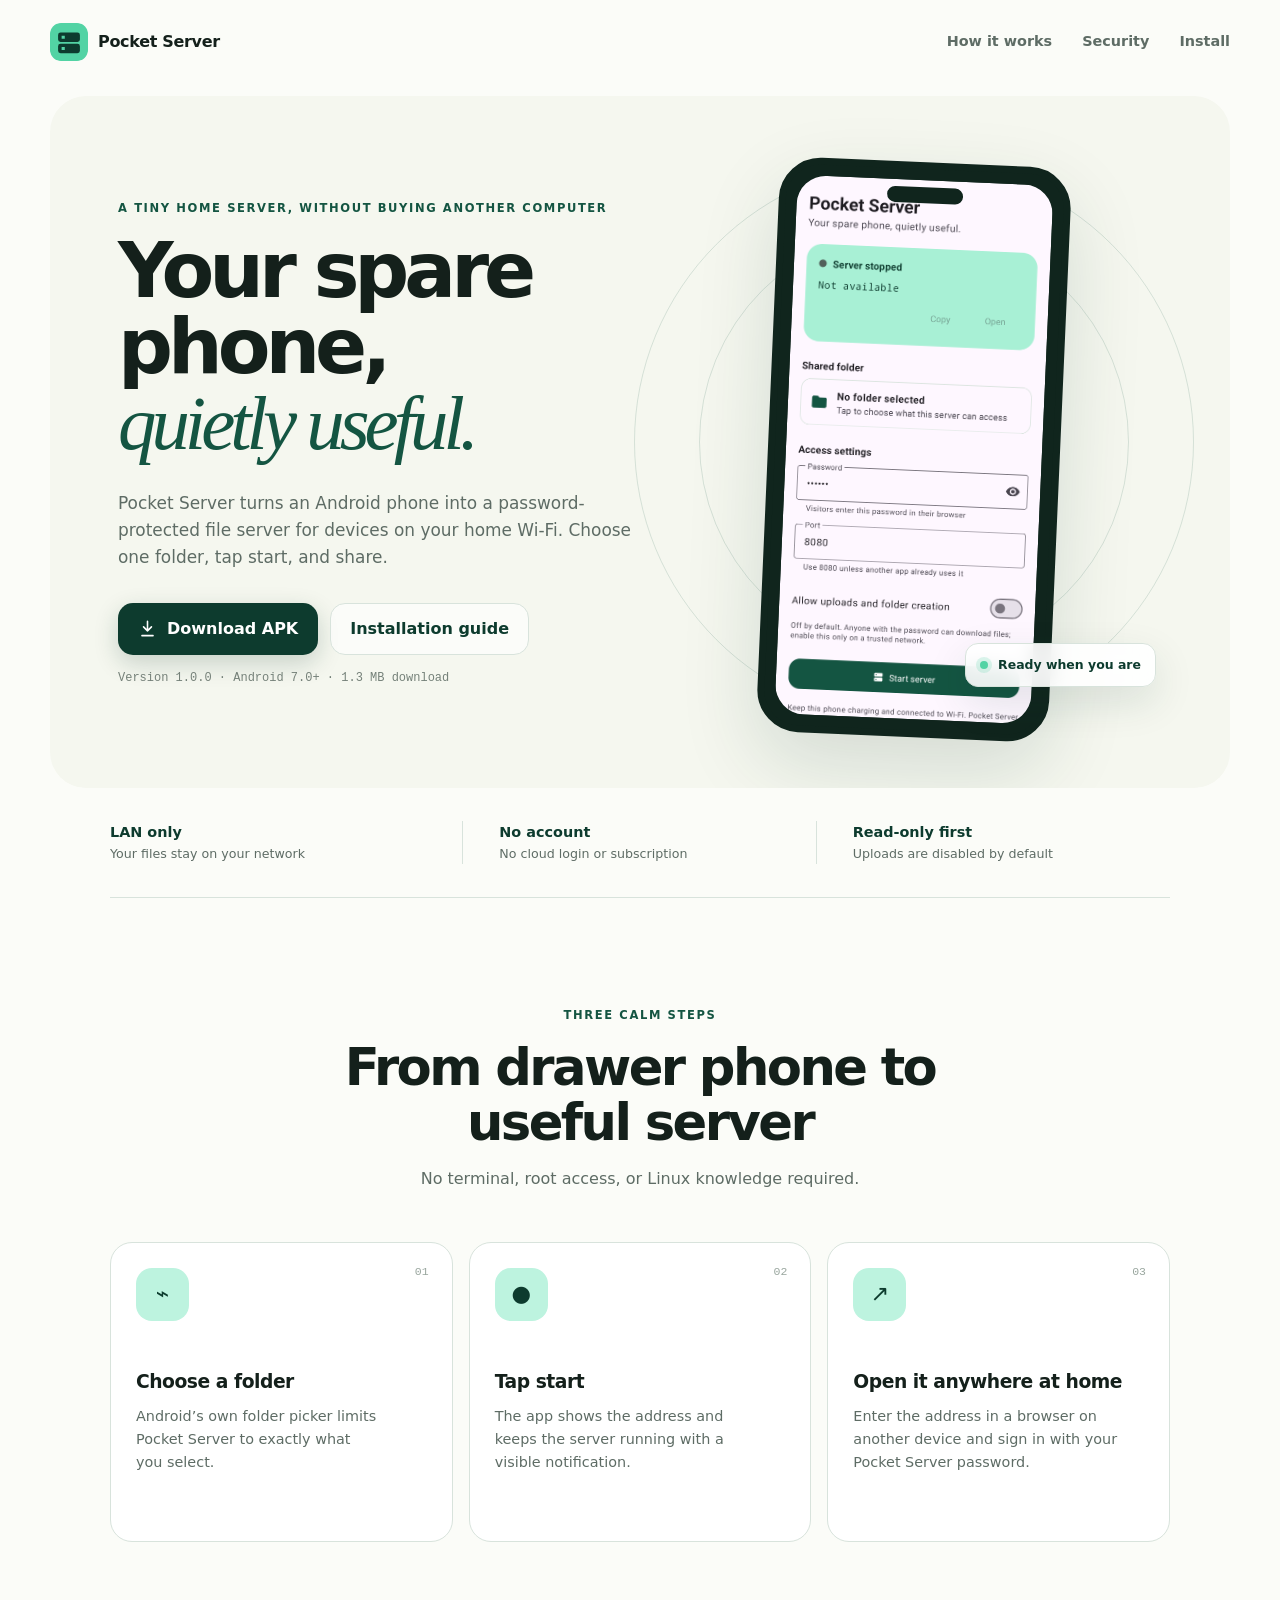
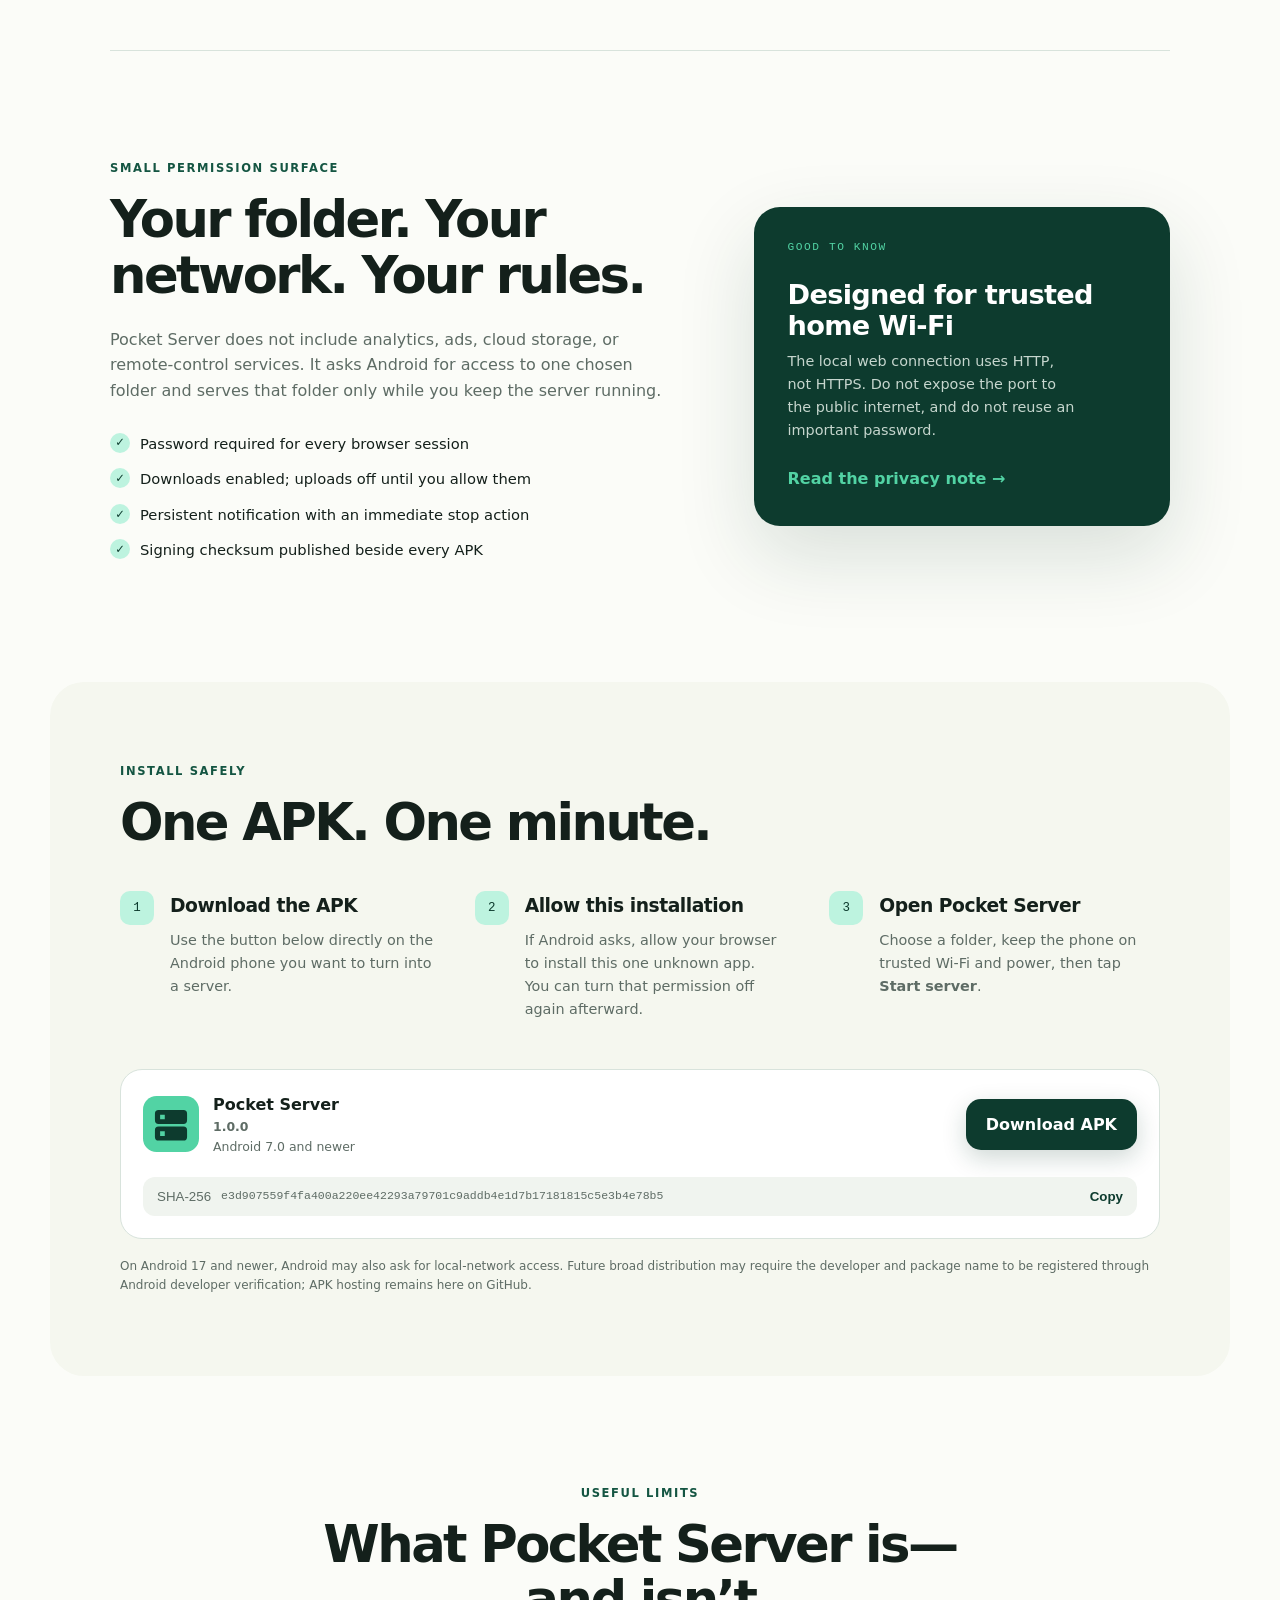
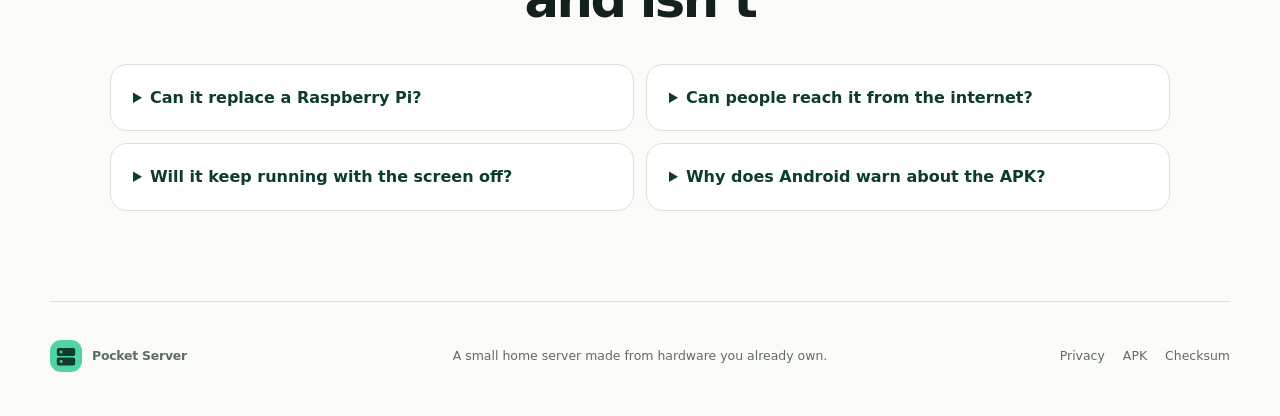
==== index.html @ e9406049 "Publish Pocket Server download site" ====
<!doctype html>
<html lang="en">
<head>
  <meta charset="utf-8">
  <meta name="viewport" content="width=device-width, initial-scale=1">
  <meta name="theme-color" content="#0d3b2e">
  <meta name="description" content="Turn a spare Android phone into a simple, password-protected file server for your home network.">
  <meta property="og:title" content="Pocket Server for Android">
  <meta property="og:description" content="A small home file server that runs entirely on your spare Android phone.">
  <meta property="og:type" content="website">
  <title>Pocket Server — your spare phone, quietly useful</title>
  <link rel="icon" href="assets/icon.svg" type="image/svg+xml">
  <link rel="stylesheet" href="styles.css">
  <script src="app.js" defer></script>
</head>
<body>
  <a class="skip-link" href="#main">Skip to content</a>

  <header class="site-header">
    <a class="brand" href="#top" aria-label="Pocket Server home">
      <img src="assets/icon.svg" width="38" height="38" alt="">
      <span>Pocket Server</span>
    </a>
    <nav aria-label="Primary navigation">
      <a href="#how-it-works">How it works</a>
      <a href="#security">Security</a>
      <a href="#install">Install</a>
    </nav>
  </header>

  <main id="main">
    <section class="hero" id="top">
      <div class="hero-copy">
        <p class="eyebrow">A tiny home server, without buying another computer</p>
        <h1>Your spare phone,<br><em>quietly useful.</em></h1>
        <p class="lede">Pocket Server turns an Android phone into a password-protected file server for devices on your home Wi‑Fi. Choose one folder, tap start, and share.</p>
        <div class="hero-actions">
          <a class="button button-primary" href="downloads/pocket-server-latest.apk" download>
            <svg viewBox="0 0 24 24" aria-hidden="true"><path d="M12 3v12m0 0 5-5m-5 5-5-5M5 21h14"/></svg>
            Download APK
          </a>
          <a class="button button-secondary" href="#install">Installation guide</a>
        </div>
        <p class="release-line">Version <span data-release-version>1.0.0</span> · Android 7.0+ · <span data-release-size>small download</span></p>
      </div>

      <div class="phone-stage" aria-label="Pocket Server app preview">
        <div class="signal signal-one"></div>
        <div class="signal signal-two"></div>
        <figure class="phone">
          <div class="speaker"></div>
          <img src="assets/app-home.png" alt="Pocket Server app showing server status, shared folder, password, port, and start button">
        </figure>
        <div class="floating-note"><span></span> Ready when you are</div>
      </div>
    </section>

    <section class="trust-strip" aria-label="Key qualities">
      <div><strong>LAN only</strong><span>Your files stay on your network</span></div>
      <div><strong>No account</strong><span>No cloud login or subscription</span></div>
      <div><strong>Read-only first</strong><span>Uploads are disabled by default</span></div>
    </section>

    <section class="section how" id="how-it-works">
      <div class="section-heading">
        <p class="eyebrow">Three calm steps</p>
        <h2>From drawer phone to useful server</h2>
        <p>No terminal, root access, or Linux knowledge required.</p>
      </div>
      <div class="steps">
        <article>
          <span class="step-number">01</span>
          <div class="step-icon">⌁</div>
          <h3>Choose a folder</h3>
          <p>Android’s own folder picker limits Pocket Server to exactly what you select.</p>
        </article>
        <article>
          <span class="step-number">02</span>
          <div class="step-icon">●</div>
          <h3>Tap start</h3>
          <p>The app shows the address and keeps the server running with a visible notification.</p>
        </article>
        <article>
          <span class="step-number">03</span>
          <div class="step-icon">↗</div>
          <h3>Open it anywhere at home</h3>
          <p>Enter the address in a browser on another device and sign in with your Pocket Server password.</p>
        </article>
      </div>
    </section>

    <section class="section split" id="security">
      <div>
        <p class="eyebrow">Small permission surface</p>
        <h2>Your folder. Your network. Your rules.</h2>
        <p class="section-copy">Pocket Server does not include analytics, ads, cloud storage, or remote-control services. It asks Android for access to one chosen folder and serves that folder only while you keep the server running.</p>
        <ul class="check-list">
          <li>Password required for every browser session</li>
          <li>Downloads enabled; uploads off until you allow them</li>
          <li>Persistent notification with an immediate stop action</li>
          <li>Signing checksum published beside every APK</li>
        </ul>
      </div>
      <aside class="honest-card">
        <p class="card-label">Good to know</p>
        <h3>Designed for trusted home Wi‑Fi</h3>
        <p>The local web connection uses HTTP, not HTTPS. Do not expose the port to the public internet, and do not reuse an important password.</p>
        <a href="privacy.html">Read the privacy note →</a>
      </aside>
    </section>

    <section class="section install" id="install">
      <div class="install-heading">
        <p class="eyebrow">Install safely</p>
        <h2>One APK. One minute.</h2>
      </div>
      <ol class="install-list">
        <li>
          <span>1</span>
          <div><h3>Download the APK</h3><p>Use the button below directly on the Android phone you want to turn into a server.</p></div>
        </li>
        <li>
          <span>2</span>
          <div><h3>Allow this installation</h3><p>If Android asks, allow your browser to install this one unknown app. You can turn that permission off again afterward.</p></div>
        </li>
        <li>
          <span>3</span>
          <div><h3>Open Pocket Server</h3><p>Choose a folder, keep the phone on trusted Wi‑Fi and power, then tap <strong>Start server</strong>.</p></div>
        </li>
      </ol>
      <div class="download-panel">
        <div>
          <img src="assets/icon.svg" width="56" height="56" alt="">
          <div><strong>Pocket Server <span data-release-version>1.0.0</span></strong><span>Android 7.0 and newer</span></div>
        </div>
        <a class="button button-primary" href="downloads/pocket-server-latest.apk" download>Download APK</a>
        <button class="checksum" type="button" data-copy-checksum aria-label="Copy APK SHA-256 checksum">
          SHA-256 <code data-release-sha>loading…</code><span>Copy</span>
        </button>
      </div>
      <p class="verification-note">On Android 17 and newer, Android may also ask for local-network access. Future broad distribution may require the developer and package name to be registered through Android developer verification; APK hosting remains here on GitHub.</p>
    </section>

    <section class="section faq">
      <div class="section-heading compact">
        <p class="eyebrow">Useful limits</p>
        <h2>What Pocket Server is—and isn’t</h2>
      </div>
      <div class="faq-grid">
        <details>
          <summary>Can it replace a Raspberry Pi?</summary>
          <p>For simple file sharing, often yes. It is not a Docker host, a multi-drive NAS, or a good choice for heavy media transcoding.</p>
        </details>
        <details>
          <summary>Can people reach it from the internet?</summary>
          <p>Not by default, intentionally. Pocket Server is for the local network. Do not forward its port from your router.</p>
        </details>
        <details>
          <summary>Will it keep running with the screen off?</summary>
          <p>The foreground service and Wi‑Fi lock are designed for that. Some manufacturers still apply aggressive battery controls, so exclude Pocket Server from battery optimization if needed.</p>
        </details>
        <details>
          <summary>Why does Android warn about the APK?</summary>
          <p>The app is downloaded from GitHub instead of an app store. Confirm the SHA-256 checksum above if you want to verify the file before installing.</p>
        </details>
      </div>
    </section>
  </main>

  <footer class="site-footer">
    <div class="brand"><img src="assets/icon.svg" width="32" height="32" alt=""><span>Pocket Server</span></div>
    <p>A small home server made from hardware you already own.</p>
    <div><a href="privacy.html">Privacy</a><a href="downloads/pocket-server-latest.apk">APK</a><a href="downloads/pocket-server-latest.apk.sha256">Checksum</a></div>
  </footer>
</body>
</html>
---- styles.css ----
:root {
  --forest: #0d3b2e;
  --forest-2: #145542;
  --mint: #52d3a4;
  --mint-soft: #bdf3df;
  --cream: #f5f7ef;
  --paper: #fbfcf8;
  --ink: #14201b;
  --muted: #5e6c65;
  --line: #d8e3dc;
  --white: #fff;
  --shadow: 0 30px 80px rgba(13, 59, 46, .14);
}

* { box-sizing: border-box; }
html { scroll-behavior: smooth; }
body {
  margin: 0;
  background: var(--paper);
  color: var(--ink);
  font-family: system-ui, -apple-system, 'Segoe UI', sans-serif;
  line-height: 1.6;
}
a { color: inherit; }
img { max-width: 100%; }
button, a { -webkit-tap-highlight-color: transparent; }
.skip-link { position: fixed; left: 16px; top: -60px; z-index: 100; padding: 10px 14px; background: var(--forest); color: white; border-radius: 10px; }
.skip-link:focus { top: 16px; }

.site-header {
  width: min(1180px, calc(100% - 40px));
  height: 84px;
  margin: auto;
  display: flex;
  align-items: center;
  justify-content: space-between;
}
.brand { display: inline-flex; align-items: center; gap: 10px; text-decoration: none; font-weight: 800; letter-spacing: -.02em; }
.brand img { border-radius: 11px; }
.site-header nav { display: flex; gap: 30px; }
.site-header nav a { color: var(--muted); font-size: .9rem; font-weight: 600; text-decoration: none; }
.site-header nav a:hover { color: var(--forest-2); }

.hero {
  width: min(1180px, calc(100% - 40px));
  min-height: 690px;
  margin: 12px auto 0;
  padding: 66px 68px;
  border-radius: 36px;
  background: var(--cream);
  display: grid;
  grid-template-columns: 1.05fr .95fr;
  align-items: center;
  overflow: hidden;
  position: relative;
}
.hero-copy { position: relative; z-index: 2; }
.eyebrow { margin: 0 0 15px; color: var(--forest-2); font-size: .72rem; font-weight: 800; letter-spacing: .14em; text-transform: uppercase; }
h1, h2, h3, p { text-wrap: pretty; }
h1 { margin: 0; max-width: 650px; font-size: clamp(3.2rem, 6vw, 5.7rem); line-height: .99; letter-spacing: -.065em; }
h1 em { color: var(--forest-2); font-family: Georgia, serif; font-weight: 400; }
.lede { max-width: 620px; margin: 28px 0 0; color: var(--muted); font-size: 1.06rem; }
.hero-actions { display: flex; flex-wrap: wrap; gap: 12px; margin-top: 32px; }
.button { min-height: 51px; display: inline-flex; align-items: center; justify-content: center; gap: 10px; padding: 12px 19px; border: 1px solid transparent; border-radius: 15px; font-weight: 800; text-decoration: none; transition: transform .18s ease, background .18s ease; }
.button:hover { transform: translateY(-2px); }
.button svg { width: 19px; fill: none; stroke: currentColor; stroke-width: 2; stroke-linecap: round; stroke-linejoin: round; }
.button-primary { background: var(--forest); color: white; box-shadow: 0 8px 24px rgba(13, 59, 46, .2); }
.button-primary:hover { background: #092e23; }
.button-secondary { border-color: var(--line); background: rgba(255,255,255,.65); color: var(--forest); }
.release-line { margin: 16px 0 0; color: #758179; font: .75rem ui-monospace, 'Cascadia Mono', monospace; }

.phone-stage { height: 560px; display: grid; place-items: center; position: relative; }
.phone { width: 292px; height: 575px; margin: 0; padding: 11px; border: 7px solid #10251d; border-radius: 42px; background: #10251d; box-shadow: var(--shadow); overflow: hidden; position: relative; transform: rotate(2.5deg); }
.phone img { width: 100%; height: 100%; border-radius: 29px; object-fit: cover; object-position: top; display: block; }
.speaker { position: absolute; z-index: 3; top: 18px; left: 50%; width: 76px; height: 16px; transform: translateX(-50%); border-radius: 20px; background: #10251d; }
.signal { position: absolute; width: 430px; height: 430px; border: 1px solid rgba(20,85,66,.14); border-radius: 50%; }
.signal-two { width: 560px; height: 560px; }
.floating-note { position: absolute; z-index: 3; right: 6px; bottom: 35px; padding: 11px 14px; border: 1px solid var(--line); border-radius: 13px; background: rgba(255,255,255,.9); box-shadow: 0 15px 40px rgba(13,59,46,.12); color: var(--forest); font-size: .78rem; font-weight: 800; backdrop-filter: blur(10px); }
.floating-note span { display: inline-block; width: 8px; height: 8px; margin-right: 6px; border-radius: 50%; background: var(--mint); box-shadow: 0 0 0 4px rgba(82,211,164,.2); }

.trust-strip { width: min(1060px, calc(100% - 40px)); margin: 0 auto; padding: 33px 0; display: grid; grid-template-columns: repeat(3,1fr); border-bottom: 1px solid var(--line); }
.trust-strip div { padding: 0 36px; border-right: 1px solid var(--line); }
.trust-strip div:first-child { padding-left: 0; }
.trust-strip div:last-child { border: 0; }
.trust-strip strong, .trust-strip span { display: block; }
.trust-strip strong { color: var(--forest); font-size: .9rem; }
.trust-strip span { color: var(--muted); font-size: .79rem; }

.section { width: min(1060px, calc(100% - 40px)); margin: auto; padding: 108px 0; }
.section-heading { max-width: 680px; margin: 0 auto 50px; text-align: center; }
.section-heading.compact { margin-bottom: 36px; }
h2 { margin: 0; font-size: clamp(2.25rem, 4vw, 3.65rem); line-height: 1.08; letter-spacing: -.05em; }
.section-heading > p:last-child, .section-copy { color: var(--muted); }
.steps { display: grid; grid-template-columns: repeat(3, 1fr); gap: 16px; }
.steps article { min-height: 300px; padding: 25px; border: 1px solid var(--line); border-radius: 22px; background: var(--white); position: relative; }
.step-number { position: absolute; right: 23px; top: 22px; color: #9aa79f; font: .72rem ui-monospace, 'Cascadia Mono', monospace; }
.step-icon { width: 53px; height: 53px; display: grid; place-items: center; margin-bottom: 46px; border-radius: 16px; background: var(--mint-soft); color: var(--forest); font-size: 1.4rem; }
.steps h3, .honest-card h3, .install-list h3 { margin: 0 0 8px; letter-spacing: -.025em; }
.steps p, .honest-card p, .install-list p { margin: 0; color: var(--muted); font-size: .9rem; }

.split { display: grid; grid-template-columns: 1.15fr .85fr; gap: 80px; align-items: center; border-top: 1px solid var(--line); }
.split h2 { max-width: 630px; }
.section-copy { max-width: 620px; margin: 24px 0; }
.check-list { padding: 0; margin: 28px 0 0; list-style: none; }
.check-list li { margin: 12px 0; padding-left: 30px; position: relative; font-size: .92rem; }
.check-list li::before { content: '✓'; position: absolute; left: 0; top: 1px; width: 20px; height: 20px; display: grid; place-items: center; border-radius: 50%; background: var(--mint-soft); color: var(--forest); font-size: .72rem; font-weight: 900; }
.honest-card { padding: 34px; border-radius: 26px; background: var(--forest); color: white; box-shadow: var(--shadow); }
.honest-card .card-label { margin-bottom: 26px; color: var(--mint); font: .7rem ui-monospace, 'Cascadia Mono', monospace; text-transform: uppercase; letter-spacing: .14em; }
.honest-card h3 { font-size: 1.7rem; line-height: 1.15; }
.honest-card p { color: #c6d6ce; }
.honest-card a { display: inline-block; margin-top: 24px; color: var(--mint); font-weight: 800; text-decoration: none; }

.install { width: min(1180px, calc(100% - 40px)); padding: 80px 70px; border-radius: 34px; background: var(--cream); }
.install-heading { margin-bottom: 40px; }
.install-list { margin: 0; padding: 0; list-style: none; display: grid; grid-template-columns: repeat(3,1fr); gap: 24px; counter-reset: none; }
.install-list li { display: flex; gap: 16px; }
.install-list li > span { flex: 0 0 34px; height: 34px; display: grid; place-items: center; border-radius: 10px; background: var(--mint-soft); color: var(--forest); font: 500 .78rem ui-monospace, 'Cascadia Mono', monospace; }
.download-panel { margin-top: 48px; padding: 22px; display: grid; grid-template-columns: 1fr auto; gap: 20px; align-items: center; border: 1px solid var(--line); border-radius: 22px; background: white; }
.download-panel > div { display: flex; align-items: center; gap: 14px; }
.download-panel > div span { display: block; color: var(--muted); font-size: .78rem; }
.checksum { grid-column: 1 / -1; width: 100%; display: grid; grid-template-columns: auto 1fr auto; gap: 10px; padding: 12px 14px; border: 0; border-radius: 12px; background: #f0f4ef; color: var(--muted); text-align: left; cursor: pointer; }
.checksum code { min-width: 0; overflow: hidden; text-overflow: ellipsis; font: .72rem ui-monospace, 'Cascadia Mono', monospace; }
.checksum span { color: var(--forest); font-weight: 800; }
.verification-note { margin: 18px 0 0; color: var(--muted); font-size: .75rem; }

.faq { padding-bottom: 90px; }
.faq-grid { display: grid; grid-template-columns: 1fr 1fr; gap: 12px; }
details { padding: 20px 22px; border: 1px solid var(--line); border-radius: 17px; background: white; }
summary { color: var(--forest); font-weight: 800; cursor: pointer; }
details p { margin: 13px 0 0; color: var(--muted); font-size: .88rem; }

.site-footer { width: min(1180px, calc(100% - 40px)); margin: auto; padding: 38px 0 44px; display: grid; grid-template-columns: 1fr auto 1fr; align-items: center; border-top: 1px solid var(--line); color: var(--muted); font-size: .78rem; }
.site-footer p { margin: 0; text-align: center; }
.site-footer > div:last-child { display: flex; justify-content: flex-end; gap: 18px; }
.site-footer a { text-decoration: none; }

@media (max-width: 860px) {
  .site-header nav { display: none; }
  .hero { grid-template-columns: 1fr; padding: 52px 28px 0; }
  .hero-copy { text-align: center; }
  .hero h1 { margin: auto; }
  .lede { margin-left: auto; margin-right: auto; }
  .hero-actions { justify-content: center; }
  .phone-stage { margin-top: 30px; }
  .trust-strip, .steps, .install-list { grid-template-columns: 1fr; }
  .trust-strip div { padding: 17px 0; border-right: 0; border-bottom: 1px solid var(--line); }
  .split { grid-template-columns: 1fr; gap: 42px; }
  .install { padding: 60px 28px; }
  .faq-grid { grid-template-columns: 1fr; }
  .site-footer { grid-template-columns: 1fr; gap: 14px; text-align: center; }
  .site-footer .brand, .site-footer > div:last-child { justify-content: center; }
}

@media (max-width: 540px) {
  .site-header, .hero, .section, .trust-strip, .install, .site-footer { width: min(100% - 24px, 1180px); }
  .site-header { height: 70px; }
  .hero { min-height: auto; border-radius: 24px; padding: 42px 20px 0; }
  h1 { font-size: 3.2rem; }
  .hero-actions .button { width: 100%; }
  .phone-stage { height: 520px; transform: scale(.9); margin-top: -5px; }
  .floating-note { right: -15px; }
  .section { padding: 78px 0; }
  .steps article { min-height: 255px; }
  .download-panel { grid-template-columns: 1fr; }
  .download-panel .button { width: 100%; }
  .checksum { grid-column: 1; }
}

@media (prefers-reduced-motion: reduce) {
  html { scroll-behavior: auto; }
  *, *::before, *::after { transition: none !important; }
}
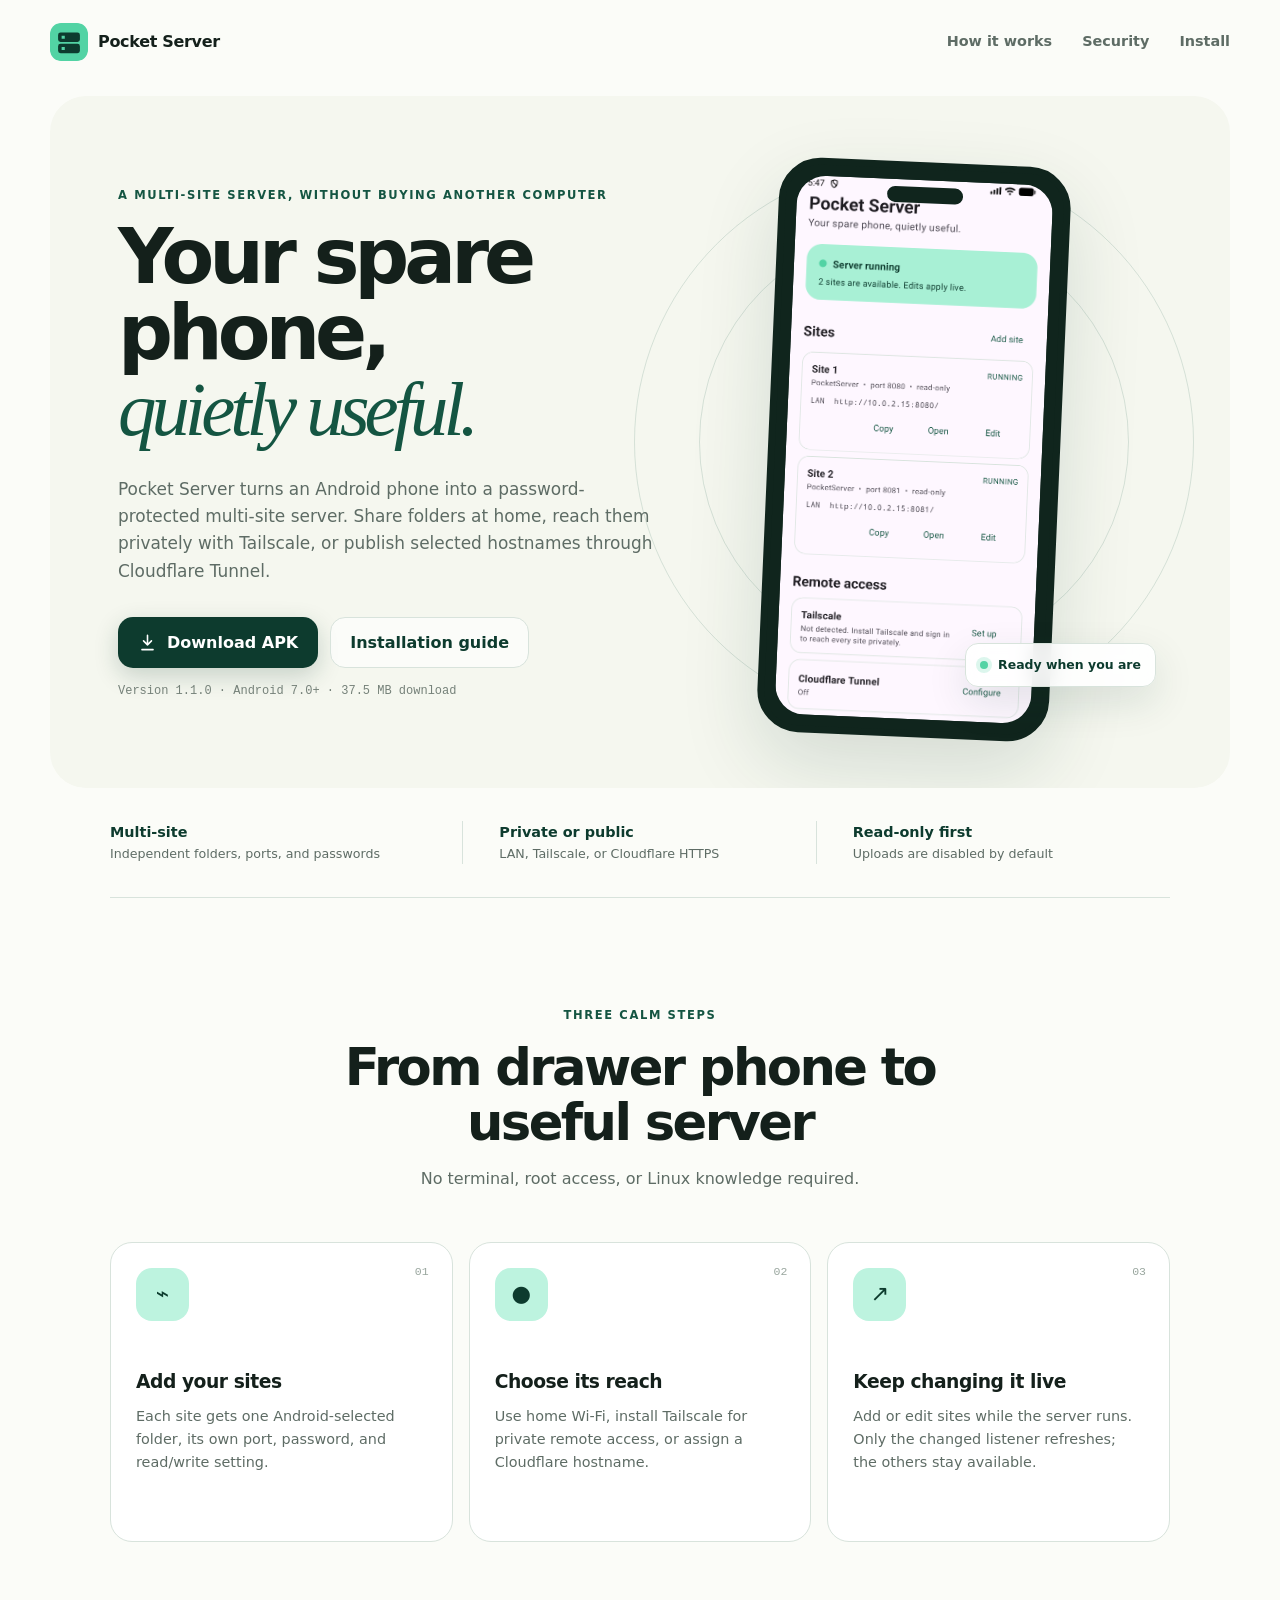
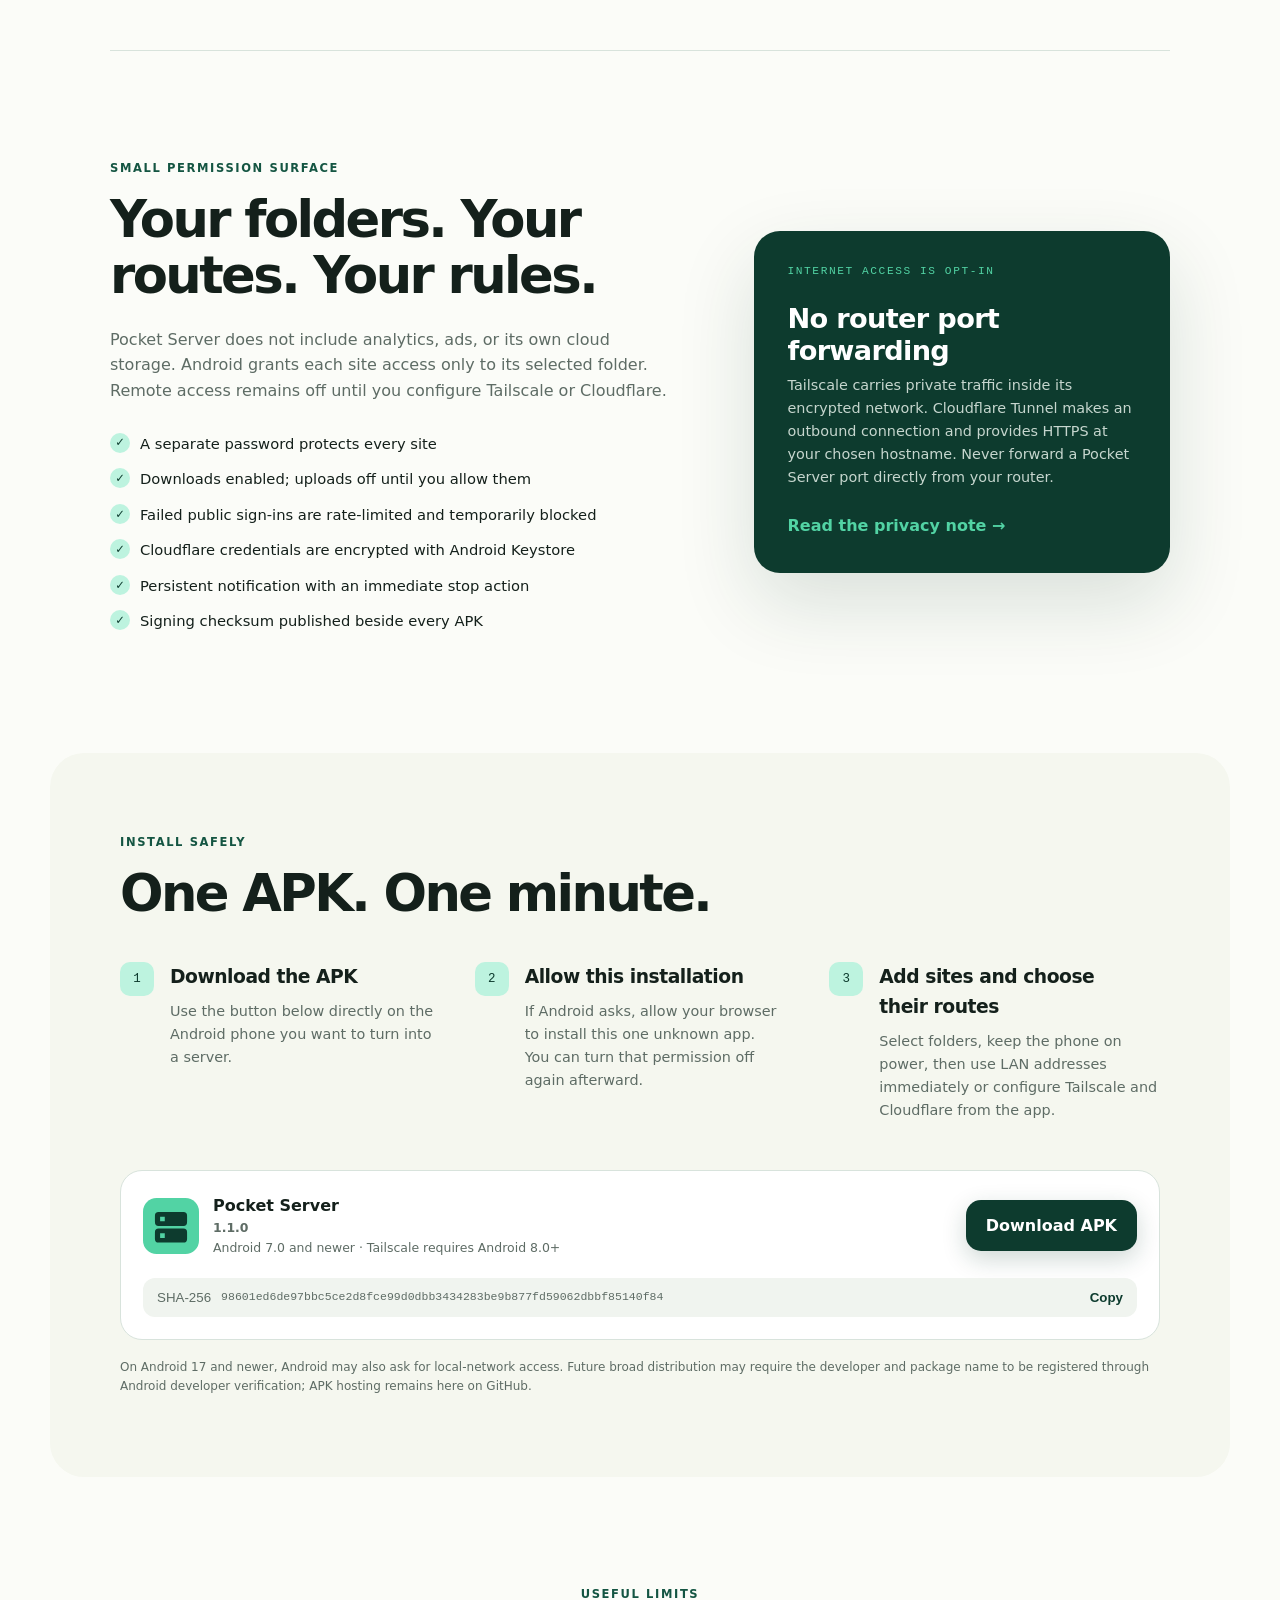
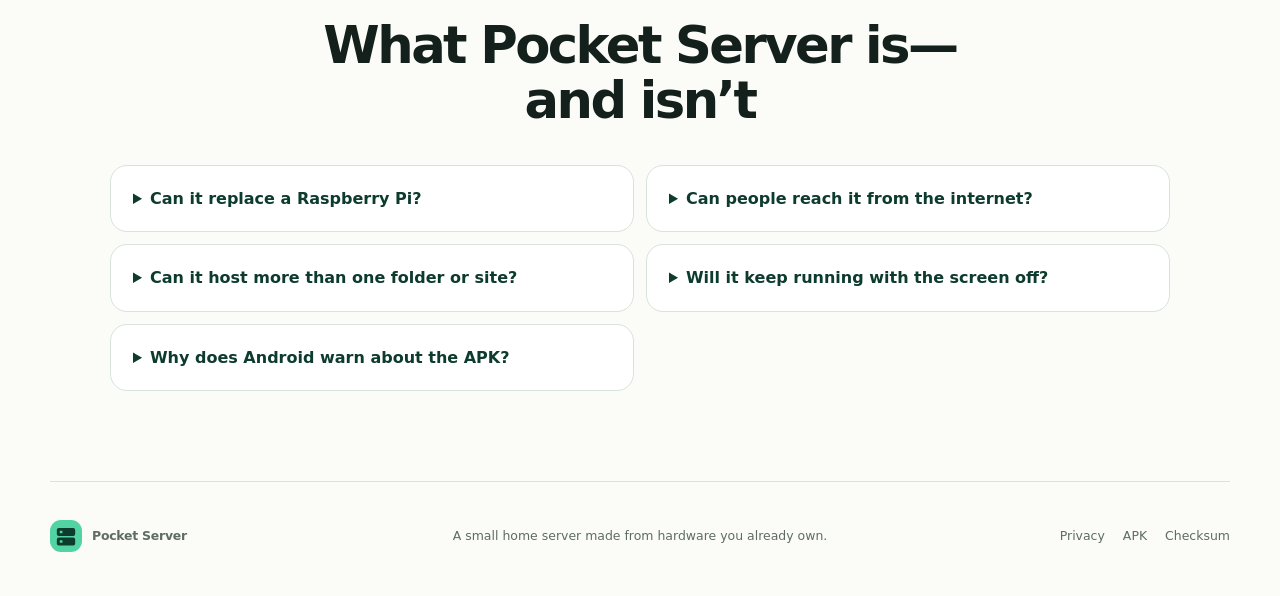
==== commit 50a2af6d: "Publish Pocket Server 1.1.0" ====
--- a/index.html
+++ b/index.html
@@ -4,9 +4,9 @@
   <meta charset="utf-8">
   <meta name="viewport" content="width=device-width, initial-scale=1">
   <meta name="theme-color" content="#0d3b2e">
-  <meta name="description" content="Turn a spare Android phone into a simple, password-protected file server for your home network.">
+  <meta name="description" content="Turn a spare Android phone into a password-protected multi-site server for your home network, Tailscale, or Cloudflare Tunnel.">
   <meta property="og:title" content="Pocket Server for Android">
-  <meta property="og:description" content="A small home file server that runs entirely on your spare Android phone.">
+  <meta property="og:description" content="Host multiple folder-backed sites over LAN, Tailscale, or HTTPS through Cloudflare Tunnel.">
   <meta property="og:type" content="website">
   <title>Pocket Server — your spare phone, quietly useful</title>
   <link rel="icon" href="assets/icon.svg" type="image/svg+xml">
@@ -31,9 +31,9 @@
   <main id="main">
     <section class="hero" id="top">
       <div class="hero-copy">
-        <p class="eyebrow">A tiny home server, without buying another computer</p>
+        <p class="eyebrow">A multi-site server, without buying another computer</p>
         <h1>Your spare phone,<br><em>quietly useful.</em></h1>
-        <p class="lede">Pocket Server turns an Android phone into a password-protected file server for devices on your home Wi‑Fi. Choose one folder, tap start, and share.</p>
+        <p class="lede">Pocket Server turns an Android phone into a password-protected multi-site server. Share folders at home, reach them privately with Tailscale, or publish selected hostnames through Cloudflare Tunnel.</p>
         <div class="hero-actions">
           <a class="button button-primary" href="downloads/pocket-server-latest.apk" download>
             <svg viewBox="0 0 24 24" aria-hidden="true"><path d="M12 3v12m0 0 5-5m-5 5-5-5M5 21h14"/></svg>
@@ -41,7 +41,7 @@
           </a>
           <a class="button button-secondary" href="#install">Installation guide</a>
         </div>
-        <p class="release-line">Version <span data-release-version>1.0.0</span> · Android 7.0+ · <span data-release-size>small download</span></p>
+        <p class="release-line">Version <span data-release-version>1.1.0</span> · Android 7.0+ · <span data-release-size>download size</span></p>
       </div>
 
       <div class="phone-stage" aria-label="Pocket Server app preview">
@@ -49,15 +49,15 @@
         <div class="signal signal-two"></div>
         <figure class="phone">
           <div class="speaker"></div>
-          <img src="assets/app-home.png" alt="Pocket Server app showing server status, shared folder, password, port, and start button">
+          <img src="assets/app-home.png" alt="Pocket Server running two independent folder-backed sites with live editing and remote-access settings">
         </figure>
         <div class="floating-note"><span></span> Ready when you are</div>
       </div>
     </section>
 
     <section class="trust-strip" aria-label="Key qualities">
-      <div><strong>LAN only</strong><span>Your files stay on your network</span></div>
-      <div><strong>No account</strong><span>No cloud login or subscription</span></div>
+      <div><strong>Multi-site</strong><span>Independent folders, ports, and passwords</span></div>
+      <div><strong>Private or public</strong><span>LAN, Tailscale, or Cloudflare HTTPS</span></div>
       <div><strong>Read-only first</strong><span>Uploads are disabled by default</span></div>
     </section>
 
@@ -71,20 +71,20 @@
         <article>
           <span class="step-number">01</span>
           <div class="step-icon">⌁</div>
-          <h3>Choose a folder</h3>
-          <p>Android’s own folder picker limits Pocket Server to exactly what you select.</p>
+          <h3>Add your sites</h3>
+          <p>Each site gets one Android-selected folder, its own port, password, and read/write setting.</p>
         </article>
         <article>
           <span class="step-number">02</span>
           <div class="step-icon">●</div>
-          <h3>Tap start</h3>
-          <p>The app shows the address and keeps the server running with a visible notification.</p>
+          <h3>Choose its reach</h3>
+          <p>Use home Wi‑Fi, install Tailscale for private remote access, or assign a Cloudflare hostname.</p>
         </article>
         <article>
           <span class="step-number">03</span>
           <div class="step-icon">↗</div>
-          <h3>Open it anywhere at home</h3>
-          <p>Enter the address in a browser on another device and sign in with your Pocket Server password.</p>
+          <h3>Keep changing it live</h3>
+          <p>Add or edit sites while the server runs. Only the changed listener refreshes; the others stay available.</p>
         </article>
       </div>
     </section>
@@ -92,19 +92,21 @@
     <section class="section split" id="security">
       <div>
         <p class="eyebrow">Small permission surface</p>
-        <h2>Your folder. Your network. Your rules.</h2>
-        <p class="section-copy">Pocket Server does not include analytics, ads, cloud storage, or remote-control services. It asks Android for access to one chosen folder and serves that folder only while you keep the server running.</p>
+        <h2>Your folders. Your routes. Your rules.</h2>
+        <p class="section-copy">Pocket Server does not include analytics, ads, or its own cloud storage. Android grants each site access only to its selected folder. Remote access remains off until you configure Tailscale or Cloudflare.</p>
         <ul class="check-list">
-          <li>Password required for every browser session</li>
+          <li>A separate password protects every site</li>
           <li>Downloads enabled; uploads off until you allow them</li>
+          <li>Failed public sign-ins are rate-limited and temporarily blocked</li>
+          <li>Cloudflare credentials are encrypted with Android Keystore</li>
           <li>Persistent notification with an immediate stop action</li>
           <li>Signing checksum published beside every APK</li>
         </ul>
       </div>
       <aside class="honest-card">
-        <p class="card-label">Good to know</p>
-        <h3>Designed for trusted home Wi‑Fi</h3>
-        <p>The local web connection uses HTTP, not HTTPS. Do not expose the port to the public internet, and do not reuse an important password.</p>
+        <p class="card-label">Internet access is opt-in</p>
+        <h3>No router port forwarding</h3>
+        <p>Tailscale carries private traffic inside its encrypted network. Cloudflare Tunnel makes an outbound connection and provides HTTPS at your chosen hostname. Never forward a Pocket Server port directly from your router.</p>
         <a href="privacy.html">Read the privacy note →</a>
       </aside>
     </section>
@@ -125,13 +127,13 @@
         </li>
         <li>
           <span>3</span>
-          <div><h3>Open Pocket Server</h3><p>Choose a folder, keep the phone on trusted Wi‑Fi and power, then tap <strong>Start server</strong>.</p></div>
+          <div><h3>Add sites and choose their routes</h3><p>Select folders, keep the phone on power, then use LAN addresses immediately or configure Tailscale and Cloudflare from the app.</p></div>
         </li>
       </ol>
       <div class="download-panel">
         <div>
           <img src="assets/icon.svg" width="56" height="56" alt="">
-          <div><strong>Pocket Server <span data-release-version>1.0.0</span></strong><span>Android 7.0 and newer</span></div>
+          <div><strong>Pocket Server <span data-release-version>1.1.0</span></strong><span>Android 7.0 and newer · Tailscale requires Android 8.0+</span></div>
         </div>
         <a class="button button-primary" href="downloads/pocket-server-latest.apk" download>Download APK</a>
         <button class="checksum" type="button" data-copy-checksum aria-label="Copy APK SHA-256 checksum">
@@ -153,7 +155,11 @@
         </details>
         <details>
           <summary>Can people reach it from the internet?</summary>
-          <p>Not by default, intentionally. Pocket Server is for the local network. Do not forward its port from your router.</p>
+          <p>Yes. Tailscale gives your approved devices private encrypted access. Cloudflare Tunnel gives selected sites an HTTPS hostname using Cloudflare account details you provide. Direct router port forwarding remains unsupported.</p>
+        </details>
+        <details>
+          <summary>Can it host more than one folder or site?</summary>
+          <p>Yes. Every site has an independent folder, port, password, upload policy, and optional public hostname. Changes apply while the other sites continue serving.</p>
         </details>
         <details>
           <summary>Will it keep running with the screen off?</summary>
